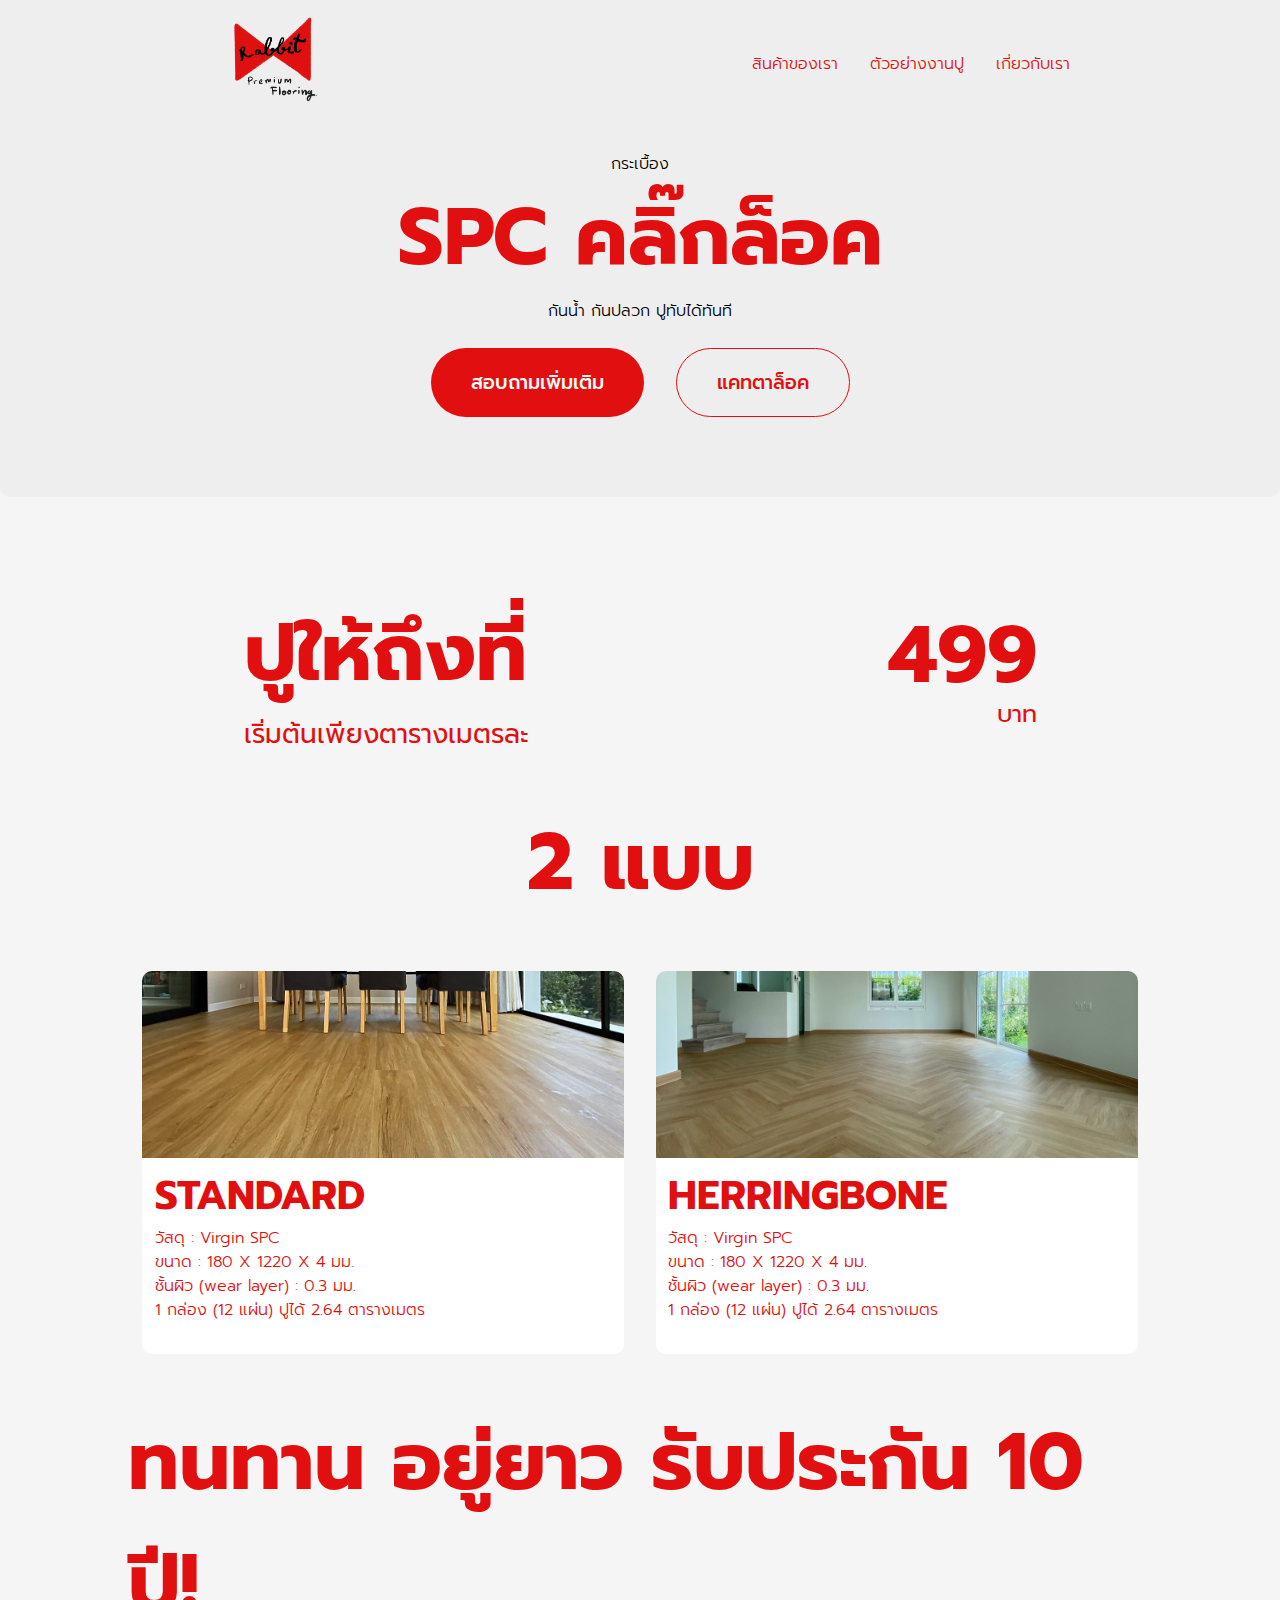
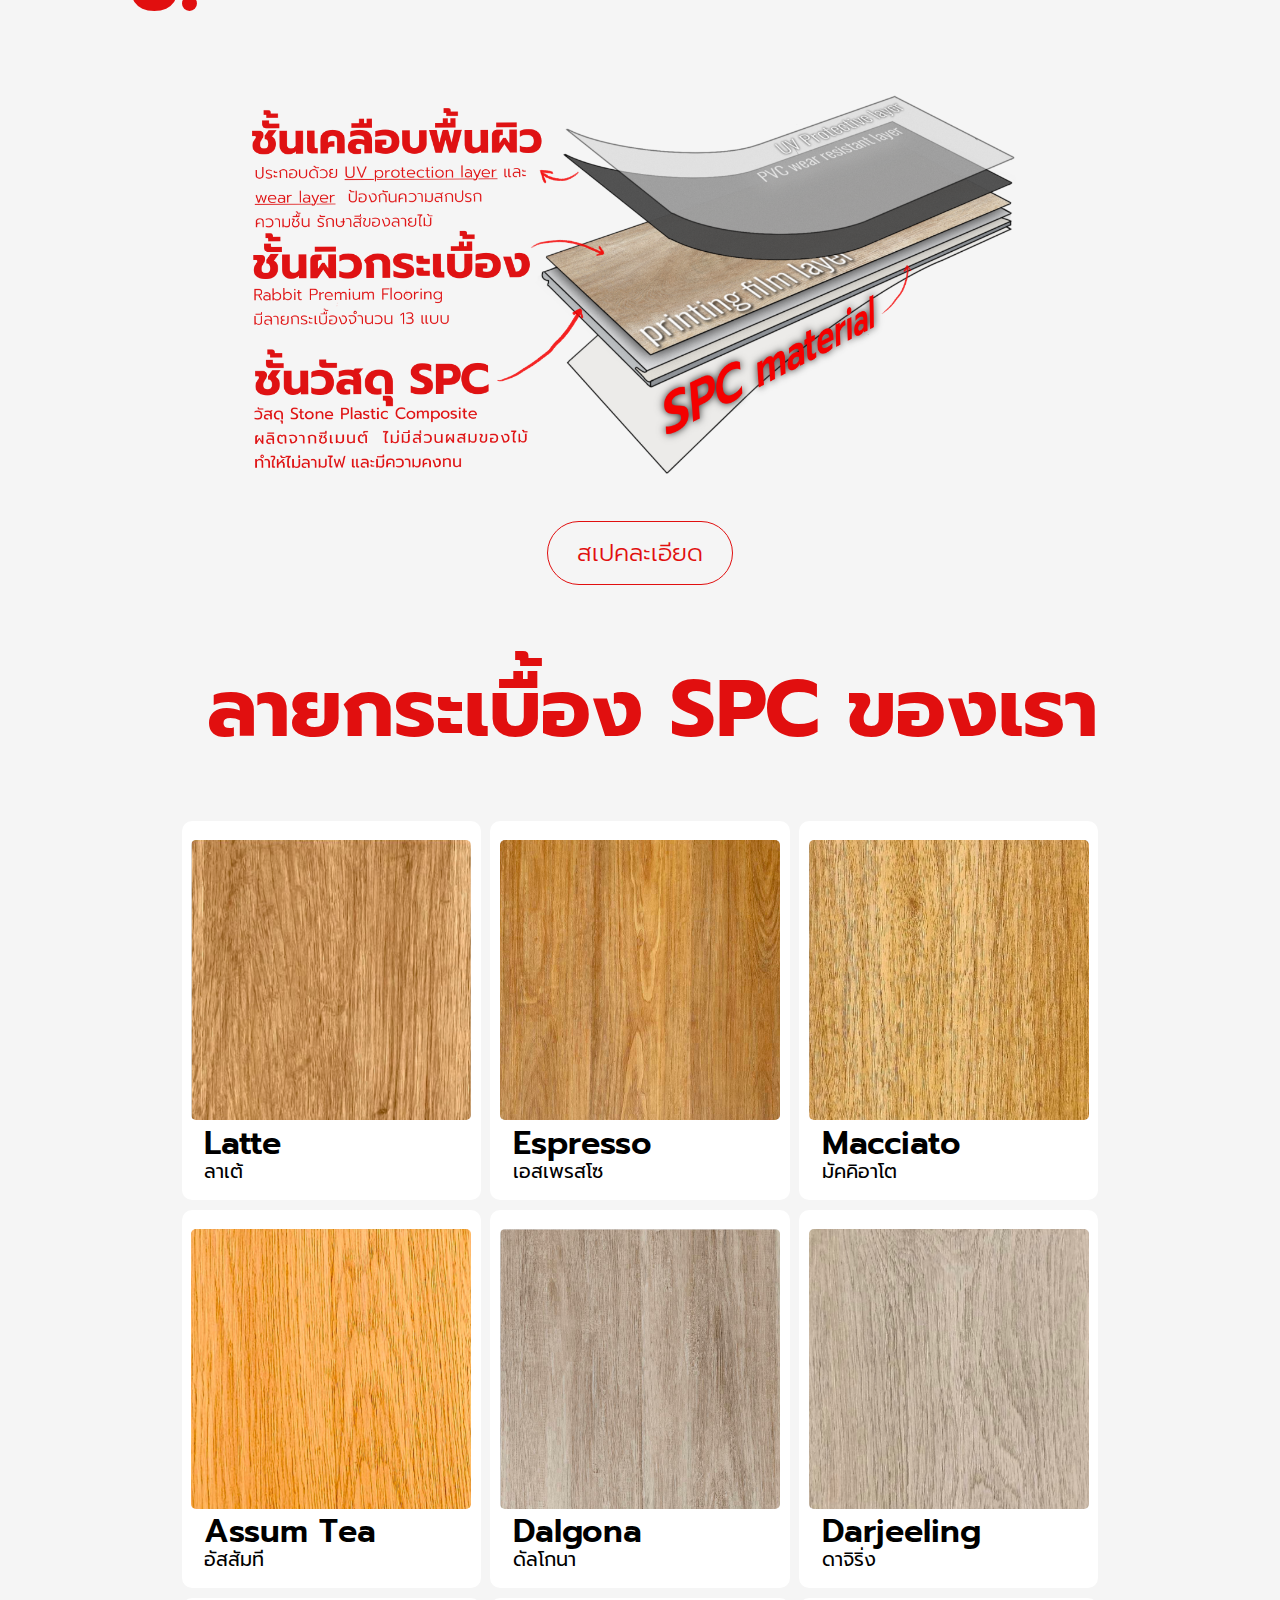
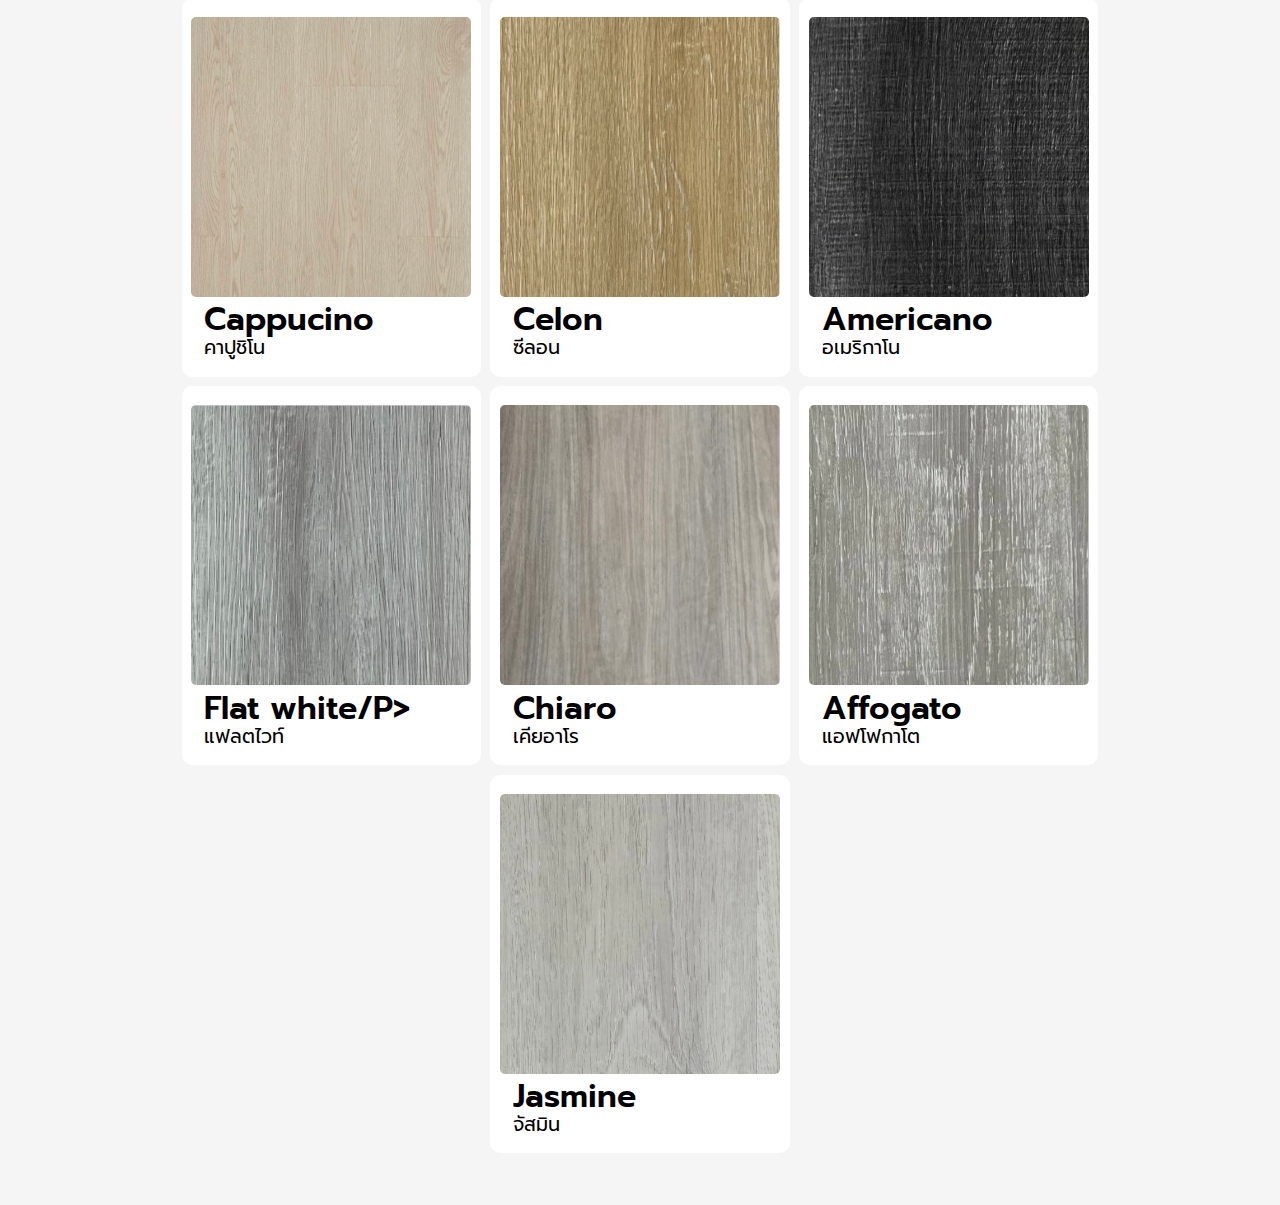
==== index.html @ 6795bec1 "index.html" ====
<!DOCTYPE html>
<html lang="en">
<head>
    <meta charset="UTF-8">
    <meta name="viewport" content="width=device-width, initial-scale=1.0">
    <title>SPC catalog</title>
    <link rel="stylesheet" href="styles.css">
    <link rel="stylesheet" href="mediaqueries.css">
    <link rel="stylesheet" href="/swiper-bundle.min.css">
</head>
<body>
    <nav id="desktop-nav">
        <div class="logo">
            <img src="./assets/rabbit logo.png" alt="rabbitlogo" class="profile--pic">
        </div>
        <div>
            <ul class="nav-links">
                <li class="nav--ourproducts"><a href="#ourproducts">สินค้าของเรา</a></li>
                <li class="nav--compares"><a href="#compares">ตัวอย่างงานปู</a></li>
                <li class="nav--aboutUs"><a href="#aboutUs">เกี่ยวกับเรา</a></li>
            </ul>
        </div>
        <!-- <div class="language--picker">
            <li><a href="#THlan" class="thai--language-pick">TH</a></li>
            <li><a href="#ENlan" class="en--language-pick">EN</a></li>
        </div> -->
        <div class="hamburger-menu">
            <div class="hamburger-icon" onclick="toggleMenu()">
                <span></span>
                <span></span>
                <span></span>
            </div>
            <div class="menu-links">
                <li><a href="#about" onclick="toggleMenu()">สินค้าของเรา</a></li>
                <li><a href="#exerience" onclick="toggleMenu()">ตัวอย่างงานปู</a></li>
                <li><a href="#projects" onclick="toggleMenu()">เกี่ยวกับเรา</a></li>
            </div>
        </div>
    </nav>

    
    <section id="Main-content">
        <p>กระเบื้อง</p>
        <h1 class="big-SPC">SPC คลิ๊กล็อค</h1>
        <p>กันน้ำ กันปลวก ปูทับได้ทันที</p>
        <div class="btn--Main-content">
            <button href="#lineADDlinks" class="btn--contact-links">สอบถามเพิ่มเติม</button>
            <button href="#OurProducts" class="btn--catalog--jump-links">แคทตาล็อค</button>
        </div>
    </section>
    <section id="PriceTag">
        <div class="content--PriceTag">
            <div class="Left--content--PriceTag">
                <h1 class="Poohai">ปูให้ถึงที่</h1>
                <p class="Start-At">เริ่มต้นเพียงตารางเมตรละ</p>
            </div>
            <div class="Right--content--PriceTag">
                <h1 class="price">499</h1>
                <h2 class="price-unit">บาท</h2>
            </div>
        </div>
    </section>
    <section id="Tile-types-Topic">
        <div class="Two-types">
            <h1>2 แบบ</h1>
        </div>
    </section>
    <section id="Tile-types-mobile">
       <div class="swiper mySwiper">
            <div class="swiper-wrapper">
                <!-- standard -->
                <div class="swiper-slide">
                    <div class="pic">
                        <img src="./asset/latte_room_pic_cropped" alt="" class="Room-pic">
                    </div>
                    <div class="details">
                        <p class="types-oftiles">STANDARD</p>
                        <p class="types-oftiles-detial">
                            วัสดุ : Virgin SPC <br>
                            ขนาด : 180 X 1220 X 4 มม. <br>
                            ชั้นผิว (wear layer) :  0.3 มม. <br>
                            1 กล่อง (12 แผ่น) ปูได้ 2.64 ตารางเมตร <br>
                        </p>
                    </div>
                </div>
                <div class="swiper-slide">
                    <div class="pic">
                        <img src="./assets/herringbone_room_pic_cropped.jpg" alt="" class="Room-pic">
                    </div>
                    <div class="details">
                        <p class="types-oftiles">HERRINGBONE</p>
                        <p class="types-oftiles-detial">
                            วัสดุ : Virgin SPC <br>
                            ขนาด : 180 X 1220 X 4 มม. <br>
                            ชั้นผิว (wear layer) :  0.3 มม. <br>
                            1 กล่อง (12 แผ่น) ปูได้ 2.64 ตารางเมตร <br>
                        </p>
                    </div>
                </div>
            </div>
            <div class="swiper-pagination"></div>
       </div>
    </section>

    <section id="Tile-types">
        <div class="swiper-desktop">
             <div class="swiper-wrapper-desktop">
                 <!-- standard -->
                 <div class="swiper-slide-desktop">
                     <div class="pic">
                         <img src="/assets/latte_room_pic_cropped.jpg" alt="" class="Room-pic">
                     </div>
                     <div class="details">
                         <p class="types-oftiles-desktop">STANDARD</p>
                         <p class="types-oftiles-detial-desktop">
                             วัสดุ : Virgin SPC <br>
                             ขนาด : 180 X 1220 X 4 มม. <br>
                             ชั้นผิว (wear layer) :  0.3 มม. <br>
                             1 กล่อง (12 แผ่น) ปูได้ 2.64 ตารางเมตร <br>
                         </p>
                     </div>
                 </div>
                 <div class="swiper-slide-desktop">
                     <div class="pic">
                         <img src="/assets/herringbone_room_pic_cropped.jpg" alt="" class="Room-pic">
                     </div>
                     <div class="details">
                         <p class="types-oftiles-desktop">HERRINGBONE</p>
                         <p class="types-oftiles-detial-desktop">
                             วัสดุ : Virgin SPC <br>
                             ขนาด : 180 X 1220 X 4 มม. <br>
                             ชั้นผิว (wear layer) :  0.3 มม. <br>
                             1 กล่อง (12 แผ่น) ปูได้ 2.64 ตารางเมตร <br>
                         </p>
                     </div>
                 </div>
             </div>

        </div>
     </section>
     <section id="Product-spec">
        <div class="Product-spec--Topic">
            <h1>ทนทาน อยู่ยาว รับประกัน 10 ปี!</h1>
        </div>
        <img src="./assets/SPC-spec-3d.png" alt="SpecofTile3d" class="SpecImg">
        <div class="Detail-spec--links">
            <button class="DownloadBtn" href="#">
                สเปคละเอียด
            </button>
        </div>
     </section>
     <section id="Product-catalog">
        <!-- navbar of product catalog -->
        <div class="Product-catalog--navbar">
            <h1 class="catalog-title">ลายกระเบื้อง SPC ของเรา </h1>

        </div>
        <!-- content of product catalog -->
        <div class="Product-catalog--gallery">
            <!-- DIVTILECARDS -->
            <div class="Tiles-card" id="TilesCard">
                <img src="./assets/Tiles/01Latte.png" alt="" class="Tiles_img">
                <div class="Tile-catalog--content">
                    <P class="Tile-catalog--name">Latte</P>
                    <p class="Tile-catalog--nameTH">ลาเต้</p>
                </div>
                <div class="Tile-CompareBtn">
                    <a href="./CompareSPC.html">
                        <button class="CompareBtn">
                            เปรียบเทียบ 
                        </button>
                    </a>
                </div>
            </div>
            <!-- DIVTILECARDS -->
            <div class="Tiles-card" id="TilesCard">
                <img src="./assets/Tiles/02Espresso.png" alt="" class="Tiles_img">
                <div class="Tile-catalog--content">
                    <P class="Tile-catalog--name">Espresso</P>
                    <p class="Tile-catalog--nameTH">เอสเพรสโซ</p>
                </div>
                <div class="Tile-CompareBtn">
                    <a href="./CompareSPC.html">
                        <button class="CompareBtn">
                            เปรียบเทียบ 
                        </button>
                    </a>
                </div>
            </div>
            <!-- DIVTILECARDS -->
            <div class="Tiles-card" id="TilesCard">
                <img src="./assets/Tiles/03Macciato.png" alt="" class="Tiles_img">
                <div class="Tile-catalog--content">
                    <P class="Tile-catalog--name">Macciato</P>
                    <p class="Tile-catalog--nameTH">มัคคิอาโต</p>
                </div>
                <div class="Tile-CompareBtn">
                    <a href="./CompareSPC.html">
                        <button class="CompareBtn">
                            เปรียบเทียบ 
                        </button>
                    </a>
                </div>
            </div>
            <!-- DIVTILECARDS -->
            <div class="Tiles-card" id="TilesCard">
                <img src="./assets/Tiles/04Assumtea.png" alt="" class="Tiles_img">
                <div class="Tile-catalog--content">
                    <P class="Tile-catalog--name">Assum Tea</P>
                    <p class="Tile-catalog--nameTH">อัสสัมที</p>
                </div>
                <div class="Tile-CompareBtn">
                    <a href="./CompareSPC.html">
                        <button class="CompareBtn">
                            เปรียบเทียบ 
                        </button>
                    </a>
                </div>
            </div>  
            <!-- DIVTILECARDS -->
            <div class="Tiles-card" id="TilesCard">
                <img src="./assets/Tiles/05Dalgona.png" alt="" class="Tiles_img">
                <div class="Tile-catalog--content">
                    <P class="Tile-catalog--name">Dalgona</P>
                    <p class="Tile-catalog--nameTH">ดัลโกนา</p>
                </div>
                <div class="Tile-CompareBtn">
                    <a href="./CompareSPC.html">
                        <button class="CompareBtn">
                            เปรียบเทียบ 
                        </button>
                    </a>
                </div>
            </div>
            <!-- DIVTILECARDS -->
            <div class="Tiles-card" id="TilesCard">
                <img src="./assets/Tiles/06Darjeeling.png" alt="" class="Tiles_img">
                <div class="Tile-catalog--content">
                    <P class="Tile-catalog--name">Darjeeling</P>
                    <p class="Tile-catalog--nameTH">ดาจิริ่ง</p>
                </div>
                <div class="Tile-CompareBtn">
                    <a href="./CompareSPC.html">
                        <button class="CompareBtn">
                            เปรียบเทียบ 
                        </button>
                    </a>
                </div>
            </div>
            <!-- DIVTILECARDS -->
            <div class="Tiles-card" id="TilesCard">
                <img src="./assets/Tiles/07Cappuccino.png" alt="" class="Tiles_img">
                <div class="Tile-catalog--content">
                    <P class="Tile-catalog--name">Cappucino</P>
                    <p class="Tile-catalog--nameTH">คาปูชิโน</p>
                </div>
                <div class="Tile-CompareBtn">
                    <a href="./CompareSPC.html">
                        <button class="CompareBtn">
                            เปรียบเทียบ 
                        </button>
                    </a>
                </div>
            </div> 
            <!-- DIVTILECARDS -->
            <div class="Tiles-card" id="TilesCard">
                <img src="./assets/Tiles/08Celon.png" alt="" class="Tiles_img">
                <div class="Tile-catalog--content">
                    <P class="Tile-catalog--name">Celon</P>
                    <p class="Tile-catalog--nameTH">ซีลอน</p>
                </div>
                <div class="Tile-CompareBtn">
                    <a href="./CompareSPC.html">
                        <button class="CompareBtn">
                            เปรียบเทียบ 
                        </button>
                    </a>
                </div>
            </div> 
            <!-- DIVTILECARDS -->
            <div class="Tiles-card" id="TilesCard">
                <img src="./assets/Tiles/09Americano.png" alt="" class="Tiles_img">
                <div class="Tile-catalog--content">
                    <P class="Tile-catalog--name">Americano</P>
                    <p class="Tile-catalog--nameTH">อเมริกาโน</p>
                </div>
                <div class="Tile-CompareBtn">
                    <a href="./CompareSPC.html">
                        <button class="CompareBtn">
                            เปรียบเทียบ 
                        </button>
                    </a>
                </div>
            </div>
            <!-- DIVTILECARDS -->
            <div class="Tiles-card" id="TilesCard">
                <img src="./assets/Tiles/10FlatWhite.png" alt="" class="Tiles_img">
                <div class="Tile-catalog--content">
                    <P class="Tile-catalog--name">Flat white/P>
                    <p class="Tile-catalog--nameTH">แฟลตไวท์</p>
                </div>
                <div class="Tile-CompareBtn">
                    <a href="./CompareSPC.html">
                        <button class="CompareBtn">
                            เปรียบเทียบ 
                        </button>
                    </a>
                </div>
            </div>
            <!-- DIVTILECARDS -->
            <div class="Tiles-card" id="TilesCard">
                <img src="./assets/Tiles/11Chiaro.png" alt="" class="Tiles_img">
                <div class="Tile-catalog--content">
                    <P class="Tile-catalog--name">Chiaro</P>
                    <p class="Tile-catalog--nameTH">เคียอาโร</p>
                </div>
                <div class="Tile-CompareBtn">
                    <a href="./CompareSPC.html">
                        <button class="CompareBtn">
                            เปรียบเทียบ 
                        </button>
                    </a>
                </div>
            </div>
            <!-- DIVTILECARDS -->
            <div class="Tiles-card" id="TilesCard">
                <img src="./assets/Tiles/12Affogato.png" alt="" class="Tiles_img">
                <div class="Tile-catalog--content">
                    <P class="Tile-catalog--name">Affogato</P>
                    <p class="Tile-catalog--nameTH">แอฟโฟกาโต</p>
                </div>
                <div class="Tile-CompareBtn">
                    <a href="./CompareSPC.html">
                        <button class="CompareBtn">
                            เปรียบเทียบ 
                        </button>
                    </a>
                </div>
            </div>
            <!-- DIVTILECARDS -->
            <div class="Tiles-card" id="TilesCard">
                <img src="./assets/Tiles/13Jasmine.png" alt="" class="Tiles_img">
                <div class="Tile-catalog--content">
                    <P class="Tile-catalog--name">Jasmine</P>
                    <p class="Tile-catalog--nameTH">จัสมิน</p>
                </div>
                <div class="Tile-CompareBtn">
                    <a href="./CompareSPC.html">
                        <button class="CompareBtn">
                            เปรียบเทียบ 
                        </button>
                    </a>
                </div>
            </div>                 
        </div>
     </section>
    <!-- swiper JS -->
    <script src="swiper-bundle.min.js"></script>
    <script src="script.js"></script>
</body>
</html>
---- styles.css ----
/* general */
@import url('https://fonts.googleapis.com/css2?family=Prompt:ital,wght@0,100;0,200;0,300;0,400;0,500;0,600;0,700;0,800;0,900;1,100;1,200;1,300;1,400;1,500;1,600;1,700;1,800;1,900&display=swap');

*{
    margin: 0;
    padding: 0;
    /* overflow-x: hidden; */
}

*::after,
*::before {
    box-sizing: border-box;
}

body, button, input, textarea {
    font-family: "Prompt", sans-serif;
    font-weight: 300;
    font-style: normal;
    background-color: whitesmoke;
}

html {
    scroll-behavior: smooth;
}


/* desktop nav */
.hamburger-menu {
    display: none;
}
#desktop-nav {
    display: flex;
    justify-content: space-around;
    align-items: center;
    height: 5rem;
    background-color: #eeeeee;
    padding-top: 1.5rem;
}

.nav-links {
    display: flex;
    list-style: none;
    color: black;
    font-weight: 300;
    gap: 2rem;
    font-size: 1.0rem;
    
}

.nav-links a {
    color: rgb(225, 15, 15);
    text-decoration: none;
    transition: ease-in-out 300ms;
    position: relative;
    width: fit-content;
}

.nav-links a:hover {
    color: rgb(0, 0, 0);
    text-decoration: none;

}

.nav-links a::after {
    content: "";
    width: 0%;
    height: 1.5px;
    background-color: rgb(225, 15,15);
    position: absolute;
    bottom: -4px;
    left: 0;
    transition: width 300ms;
}

.nav-links a:hover::after {
    content: "";
    width: 100%;
    height: 1.5px;
    background-color: rgb(0, 0, 0);
    position: absolute;
    bottom: -4px;
    left: 0;
}

.logo {
   max-width: 120px;
}

.profile--pic {
    max-width: 80%;
    align-self: center;
    padding: 1rem;
}


/* content */
header {
    position: fixed;
    width: 100%;

}
#Main-content {
    display: flex;
    flex-direction: column;
    align-items: center;
    margin: 0 auto 6rem auto ;
    padding-top: 3rem;
    padding-bottom: 5rem;
    gap: 1px;
    background-color: #eeeeee;
    border-bottom-left-radius: 10px;
    border-bottom-right-radius: 10px;

}

h1 {
    font-size: 5rem;
    color: rgb(225, 15,15);
 
}

.big-SPC {
    text-align: center;
}

.btn--Main-content {
  display: flex;
  gap: 2rem;
  justify-content: center;
  margin-top: 1.5rem;
}

.btn--contact-links {
    font-weight: 500;
    font-size: 1.2rem;
    padding: 1.2rem 2.5rem;
    border: none;
    border-radius: 5rem;
    color: white;
    background-color: rgb(225, 15,15);
    transition: ease-in-out 300ms; 
}

.btn--contact-links:hover {
    font-weight: 500;
    font-size: 1.2rem;
    padding: 1.2rem 2.5rem;
    border: 1.5px solid rgb(225, 15,15);
    border-radius: 5rem;
    color: rgb(225, 15,15);
    background-color: rgb(225, 225, 225);
    cursor: pointer;

}

.btn--catalog--jump-links {
    font-weight: 500;
    font-size: 1.2rem;
    padding: 1.2rem 2.5rem;
    border: 1.5px solid rgb(225, 15,15);
    border-radius: 5rem;
    color: rgb(225, 15,15);
    background-color: #eeeeee;
    transition: ease-in-out 300ms ; 

}

.btn--catalog--jump-links:hover {
    cursor: pointer;
    
}

/* priceTag section */
#PriceTag {
   
    margin: 5rem 5vw 3rem 5vw;

}

.Left--content--PriceTag {
    display: flex;
    flex-direction: column;
    color: rgb(225, 15,15);
}

.Start-At {
    font-weight: 400;
    align-self: center;
    font-size: 1.65rem;
}

.Right--content--PriceTag {
    display: flex;
    flex-direction: column;
    gap: 0;
    color: rgb(225, 15, 15);
    align-self: center;
}

.price {
    justify-self: flex-end;
    line-height: 100%;
}

.price-unit {
    align-self: flex-end;
    font-weight: 400;
}

.content--PriceTag {
    display: flex;
    justify-content: space-around;

}


/* tile-types */
#Tile-types-mobile {
    display: none;
}

#Tile-types {
    margin: 3rem auto;

    padding: 0 2rem;
}

.swiper-desktop {
    display: flex;
    justify-content: center;

}

.swiper-wrapper-desktop {
    display: flex;
    gap: 2rem;
    
}

.swiper-slide-desktop {
    display: flex;
    flex-direction: column;
    max-width: 482px;
    background-color: white;
    border-radius: 10px;
    padding-bottom: 1.2rem;
}

.types-oftiles-desktop {
    font-size: 2.5rem;
    font-weight: 700;
    padding-left: 0.8rem;
    color: rgb(225, 15,15);
}

.types-oftiles-detial-desktop {
    font-size: 1rem;
    font-weight: 300;
    padding-left: 0.8rem;
    padding-bottom: 0.8rem;
    color: rgb(225, 15,15);
}
.Room-pic {
    width: 100%;
    height: 187px;
    border-top-left-radius: 10px;
    border-top-right-radius: 10px;
}

#Tile-types-Topic {
    display: flex;
    justify-content: center;
}

.Two-types {
    margin: 0 auto;
}

#Product-catalog {
    max-width: 80vw;
    display: flex;
    flex-direction: column;
    align-items: center;
    margin: 2rem auto;

}
/* Product Spec */
#Product-spec {
    display: flex;
    margin: 1.5rem auto;
    flex-direction: column;
    align-items: center;
    width: 80vw;
}
.Product-spec--Topic {
    margin-bottom: 1.2rem;
}
.SpecImg {
    width: 80%;
}

.DownloadBtn {
    border: 1px solid rgb(225, 15,15);
    background-color: whitesmoke;
    padding: 0.8rem 1.8rem;
    font-size: 1.5rem;
    border-radius: 50px;
    color:rgb(225, 15,15);
    cursor: pointer;
    transition: all 200ms ease;
}

.DownloadBtn:hover {
    font-size: 1.8rem;

}

/* Product catalog */
.Product-catalog--navbar {
    background-color: whitesmoke;
    width: 100%;
    margin-bottom: 2rem;
}
.catalog-title {
    margin: 2rem 0 0 1.5rem;
    text-align: center;
}
.compare-btn-box {
    margin-left: 1rem;
    margin-bottom: 1.5rem;
}


.Product-catalog--gallery {
    display: flex;
    flex-direction: row;
    flex-wrap: wrap;
    gap: 0.6rem;
    margin: 1.2rem auto;
    justify-content: center;
    transition: all 300ms ease-in-out;
    
}

.Tiles-card {
    border: none;
    border-radius: 10px;
    display: flex;
    flex-direction: column;
    padding: 1.2rem 0.6rem 0.9rem 0.6rem;
    background-color: white;
    align-self: baseline;
    transition: all 200ms ease;
    
}

.Tiles-card:hover {
    transform: scale(1.005);
}

.Tiles_img {
    border-radius: 5px;
    max-width: 280px;
    align-self: center;
}

.Tile-catalog--content {
    display: flex;
    flex-direction: column;
    gap: 1px;
}

.Tile-catalog--name {
    font-size: 2rem;
    font-weight: 600;
    margin-left: 0.8rem;
    line-height: 75%;
    margin-top: 0.7rem;
}
.Tile-catalog--nameTH {
    font-size: 1.2rem;
    font-weight: 400;
    margin-left: 0.8rem;
}

.Tile-CompareBtn {
    display: none;
}

.Tiles-card.Active .Tile-CompareBtn {
    display: flex;
    margin: 0.6rem auto;
}

.Tiles-card.Active {

    transform: scale(1.05);
    box-shadow: 3px -13px 81px -21px rgba(0,0,0,0.4);
}

.CompareBtn {
    border: 1px solid rgb(225, 15,15);
    border-radius: 30px;
    padding: 0.5rem 2.3rem;
    font-size: 0.9rem;
    font-weight: 400;
    color: rgb(225, 15,15);
    background-color: white;
    cursor: pointer;
    transition: all 200ms cubic-bezier(0.075, 0.82, 0.165, 1);

}

.CompareBtn:hover {
    color: white;
    background-color: rgb(225, 15,15);
}


@media screen and (max-width: 820px) {
    .nav-links {
        display: none;
    }
    
    .hamburger-menu {
        position: relative;
        display: inline-block;
    }
    .hamburger-icon {
        display: flex;
        flex-direction: column;
        justify-content: space-between;
        height: 24px;
        width: 30px;
        cursor: pointer;
    }
    
    .hamburger-icon span {
        width: 100%;
        height: 2px;
        background-color: rgb(225, 15,15);
        transition: all 0.3 ease-in-out;
    }
    
    .menu-links {
        position: absolute;
        top: 100%;
        right: 0%;
        background-color: white;
        width: 400%;
        max-height: 0;
        overflow: hidden;
        transition: all 0.3 ease-in-out;
    }


    
    .menu-links a {
        display: block;
        padding: 10px;
        text-align: left;
        font-size: 1rem;
        color: rgb(225, 15, 15);
        text-decoration: none;
        transition: all 0.3 ease-in-out;
    }
    
    .menu-links li {
        list-style: none;
    }
    
    .menu-links.open {
        max-height: 300px;
    }
    
    .hamburger-icon.open span:first-child {
        transform: rotate(45deg) translate(10px, 5px);
    }
    
    .hamburger-icon.open span:nth-child(2) {
       opacity: 0;
    }
    .hamburger-icon.open span:last-child {
        transform: rotate(-45deg) translate(10px, -5px);
    }
    
    .hamburger-icon span:first-child {
        transform: none;
        
    }
    .hamburger-icon span:first-child {
       opacity: none;
    
    }
    .hamburger-icon span:first-child {
        transform: none;
    
    } 

    #Tile-types {
        display: none;
    }
    #Tile-types-mobile {
        display: flex;
        margin: 1.5rem auto;
        max-width: 482px;
        padding: 0rem 2rem;
    }
    
    .swiper {
        display: flex;
        justify-content: center;
        border-radius: 15px;
  
    }
    
    .swiper-wrapper {
        display: flex;

        
    }
    
    .swiper-slide {
        display: flex;
        flex-direction: column;
        max-width: auto;
        background-color: #eeeeee;
        padding-bottom: 1.2rem;
  

    }
    
    .details .types-oftiles {
        color: rgb(225, 15,15);
        font-size: 2.5rem;
        font-weight: 700;
        padding-left: 0.8rem;

    
    }
    
    .details .types-oftiles-detial {
        font-size: 1rem;
        font-weight: 300;
        padding-left: 0.8rem;
        padding-bottom: 0.8rem;
        color: rgb(225, 15,15);
    }
    .Room-pic {
        width: 100%;
        height: 187px;
        border-top-left-radius: 10px;
        border-top-right-radius: 10px;
    }




@media screen and (max-width: 520px) {
    .logo {
        max-width: 110px;
     }
    .big-SPC {
        font-size: 4rem;
    }

    .btn--contact-links {
        font-weight: 500;
        font-size: 1.18rem;
        padding: 0.9rem 1.5rem;
    }

    .btn--catalog--jump-links {
        font-weight: 500;
        font-size: 1.18rem;
        padding: 0.9rem 1.5rem;
    }
}

@media screen and (max-width: 400px) {
    .logo {
        max-width: 100px;
     }
    .big-SPC {
        font-size: 3.2rem;
    }

    .btn--contact-links {
        font-weight: 500;
        font-size: 1.05rem;
        padding: 0.6rem 1.0rem;
    }

    .btn--catalog--jump-links {
        font-weight: 500;
        font-size: 1.05rem;
        padding: 0.6rem 1.0rem;
    }

}

}
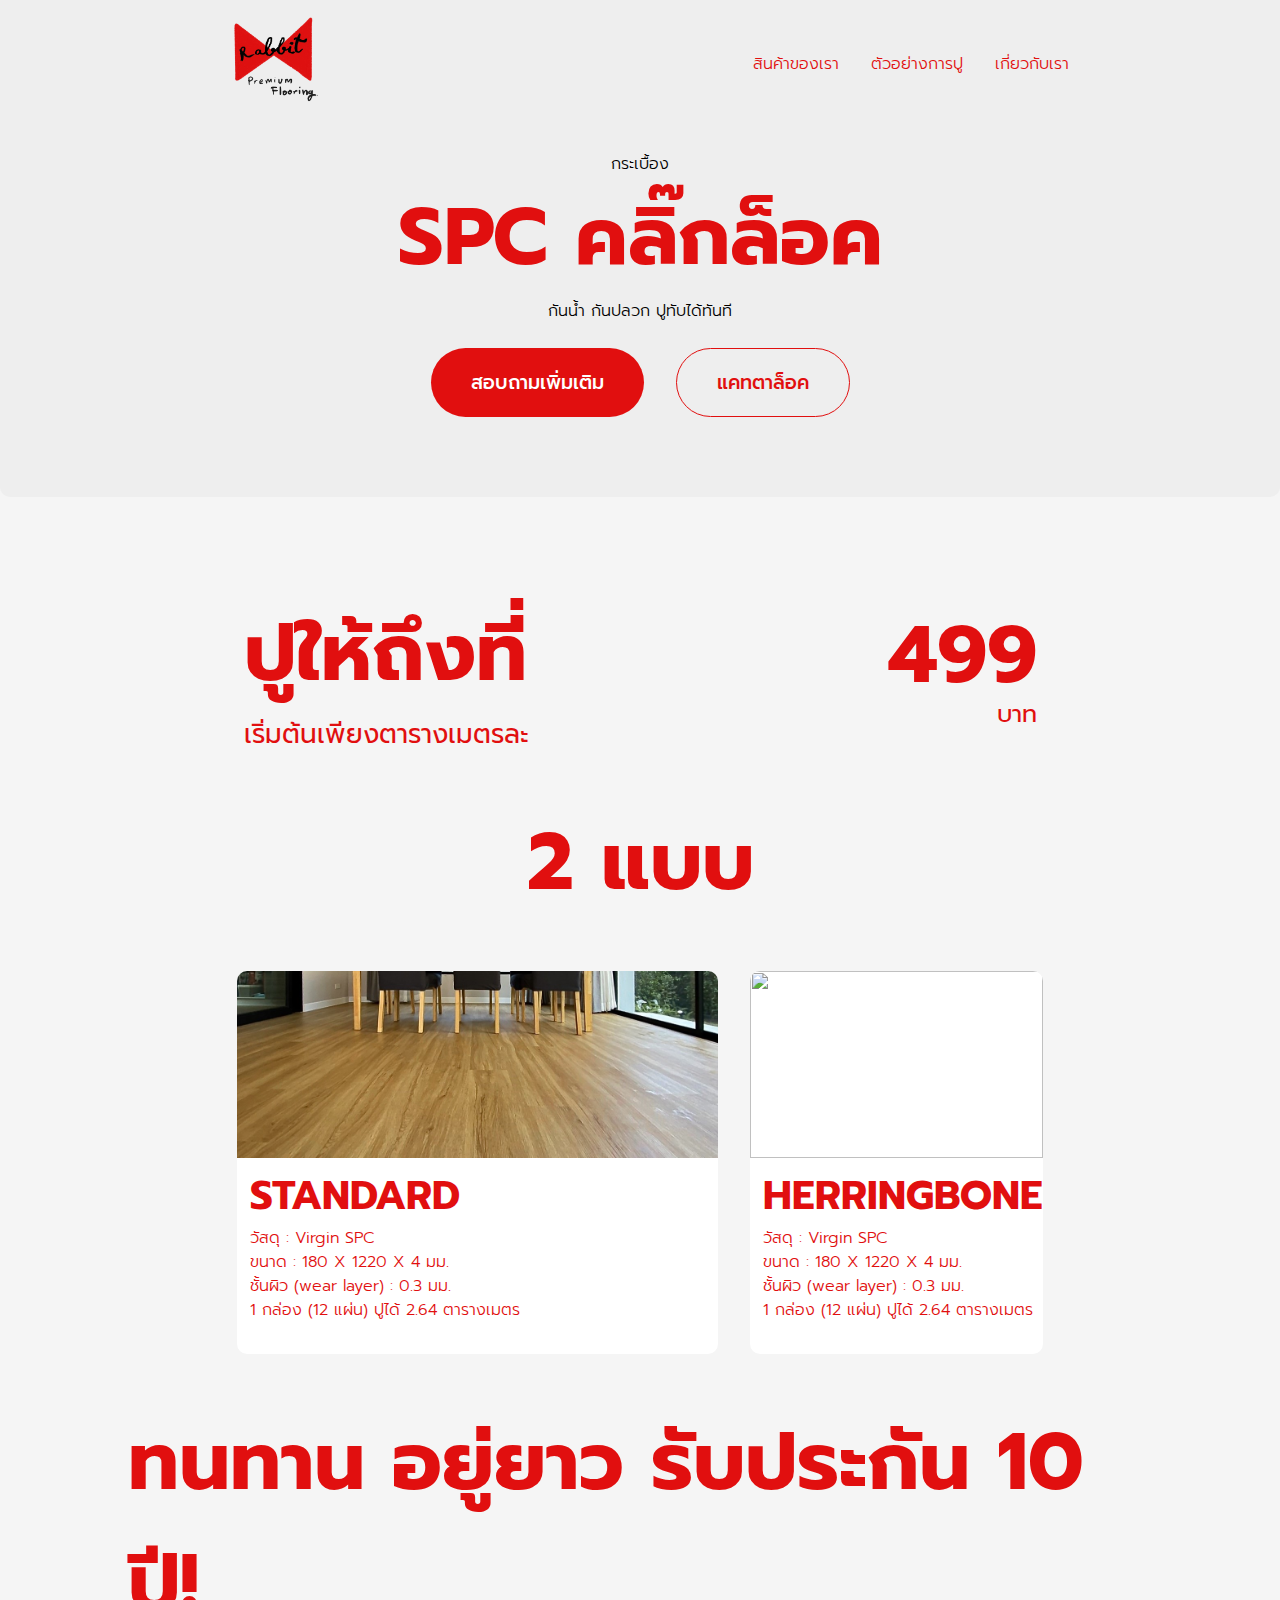
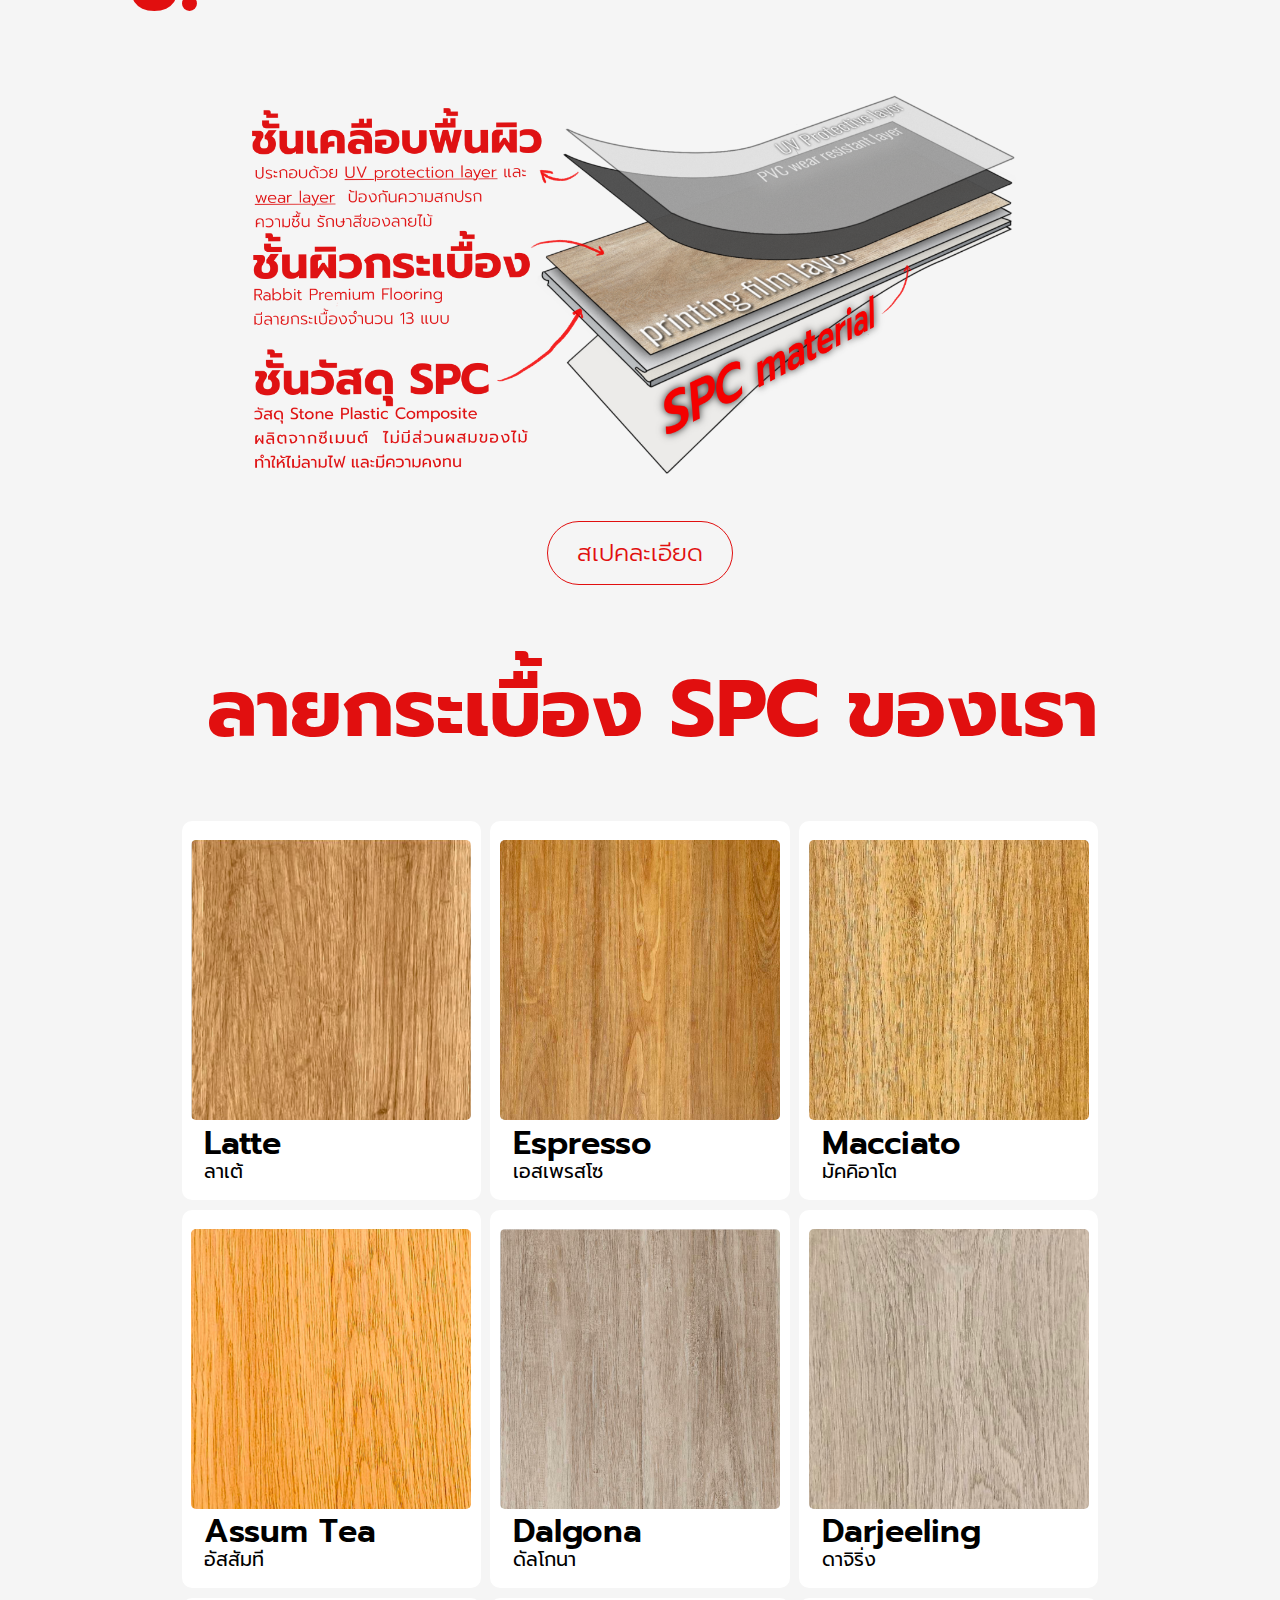
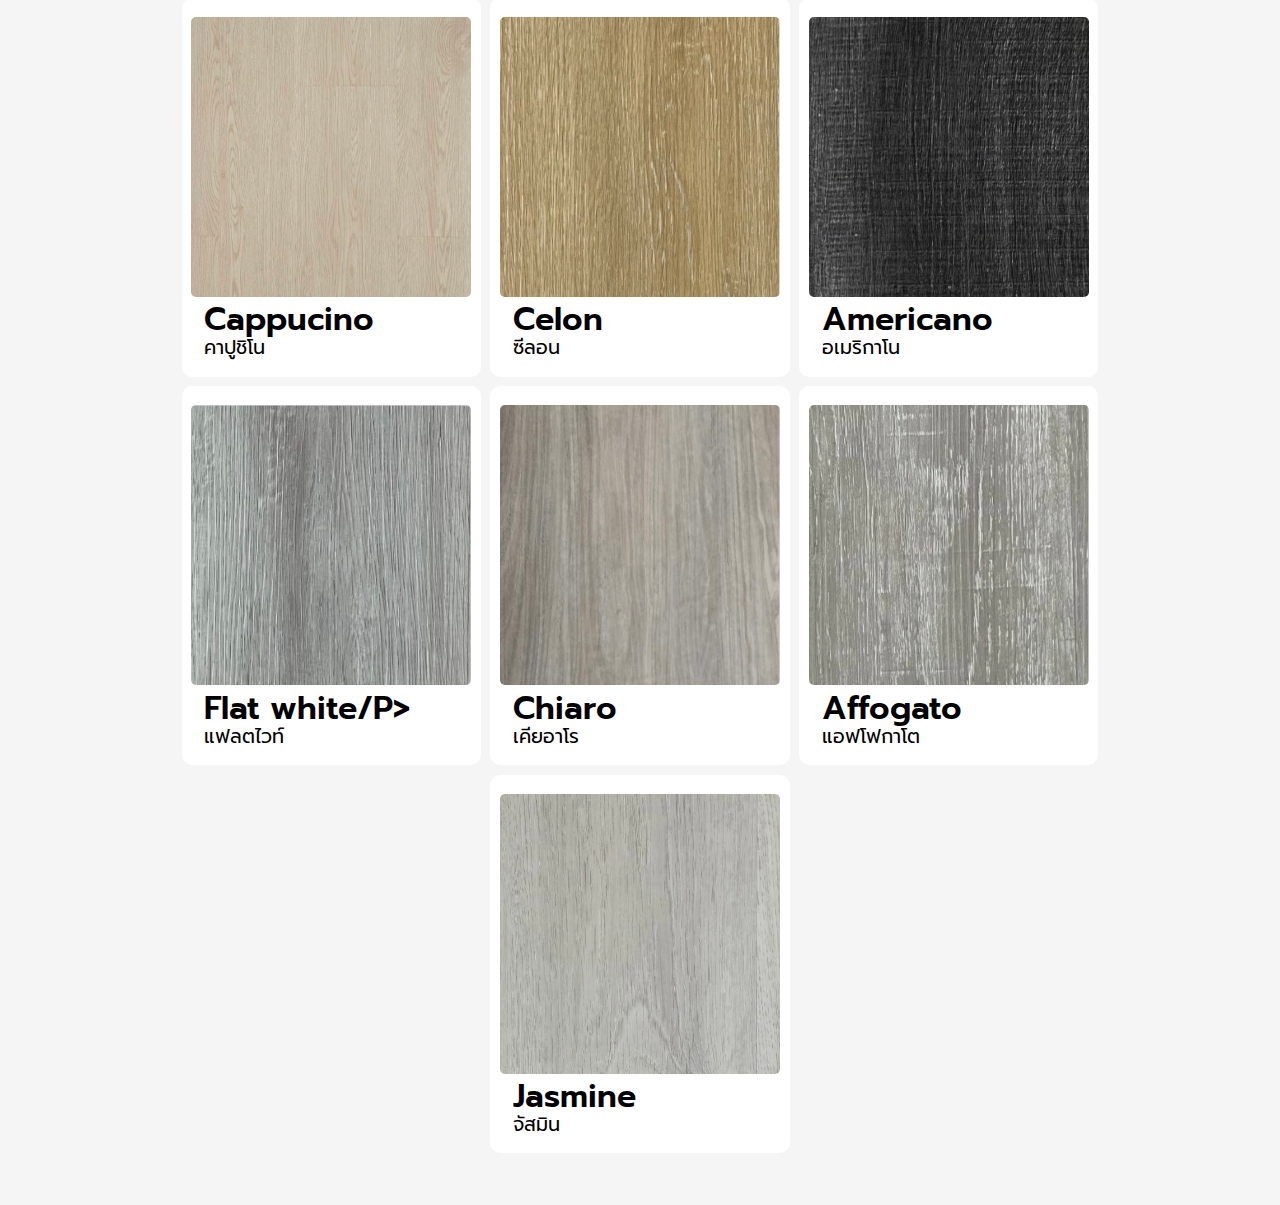
==== commit 2f9bd4c1: "Add files via upload" ====
--- a/index.html
+++ b/index.html
@@ -16,7 +16,7 @@
         <div>
             <ul class="nav-links">
                 <li class="nav--ourproducts"><a href="#ourproducts">สินค้าของเรา</a></li>
-                <li class="nav--compares"><a href="#compares">ตัวอย่างงานปู</a></li>
+                <li class="nav--compares"><a href="#compares">ตัวอย่างการปู</a></li>
                 <li class="nav--aboutUs"><a href="#aboutUs">เกี่ยวกับเรา</a></li>
             </ul>
         </div>
@@ -32,7 +32,7 @@
             </div>
             <div class="menu-links">
                 <li><a href="#about" onclick="toggleMenu()">สินค้าของเรา</a></li>
-                <li><a href="#exerience" onclick="toggleMenu()">ตัวอย่างงานปู</a></li>
+                <li><a href="#exerience" onclick="toggleMenu()">ตัวอย่างการปู</a></li>
                 <li><a href="#projects" onclick="toggleMenu()">เกี่ยวกับเรา</a></li>
             </div>
         </div>
@@ -71,7 +71,7 @@
                 <!-- standard -->
                 <div class="swiper-slide">
                     <div class="pic">
-                        <img src="./asset/latte_room_pic_cropped" alt="" class="Room-pic">
+                        <img src="/assets/latte_room_pic_cropped.jpg" alt="" class="Room-pic">
                     </div>
                     <div class="details">
                         <p class="types-oftiles">STANDARD</p>
@@ -85,7 +85,7 @@
                 </div>
                 <div class="swiper-slide">
                     <div class="pic">
-                        <img src="./assets/herringbone_room_pic_cropped.jpg" alt="" class="Room-pic">
+                        <img src="/assets/herringbone_room_pic_cropped.jpg" alt="" class="Room-pic">
                     </div>
                     <div class="details">
                         <p class="types-oftiles">HERRINGBONE</p>
@@ -108,7 +108,7 @@
                  <!-- standard -->
                  <div class="swiper-slide-desktop">
                      <div class="pic">
-                         <img src="/assets/latte_room_pic_cropped.jpg" alt="" class="Room-pic">
+                         <img src="/assets/Standard-cropped.jpg" alt="" class="Room-pic">
                      </div>
                      <div class="details">
                          <p class="types-oftiles-desktop">STANDARD</p>
@@ -122,7 +122,7 @@
                  </div>
                  <div class="swiper-slide-desktop">
                      <div class="pic">
-                         <img src="/assets/herringbone_room_pic_cropped.jpg" alt="" class="Room-pic">
+                         <img src="/assets/Herringbone-cropped.jpg" alt="" class="Room-pic">
                      </div>
                      <div class="details">
                          <p class="types-oftiles-desktop">HERRINGBONE</p>
@@ -358,4 +358,4 @@
     <script src="swiper-bundle.min.js"></script>
     <script src="script.js"></script>
 </body>
-</html>
+</html>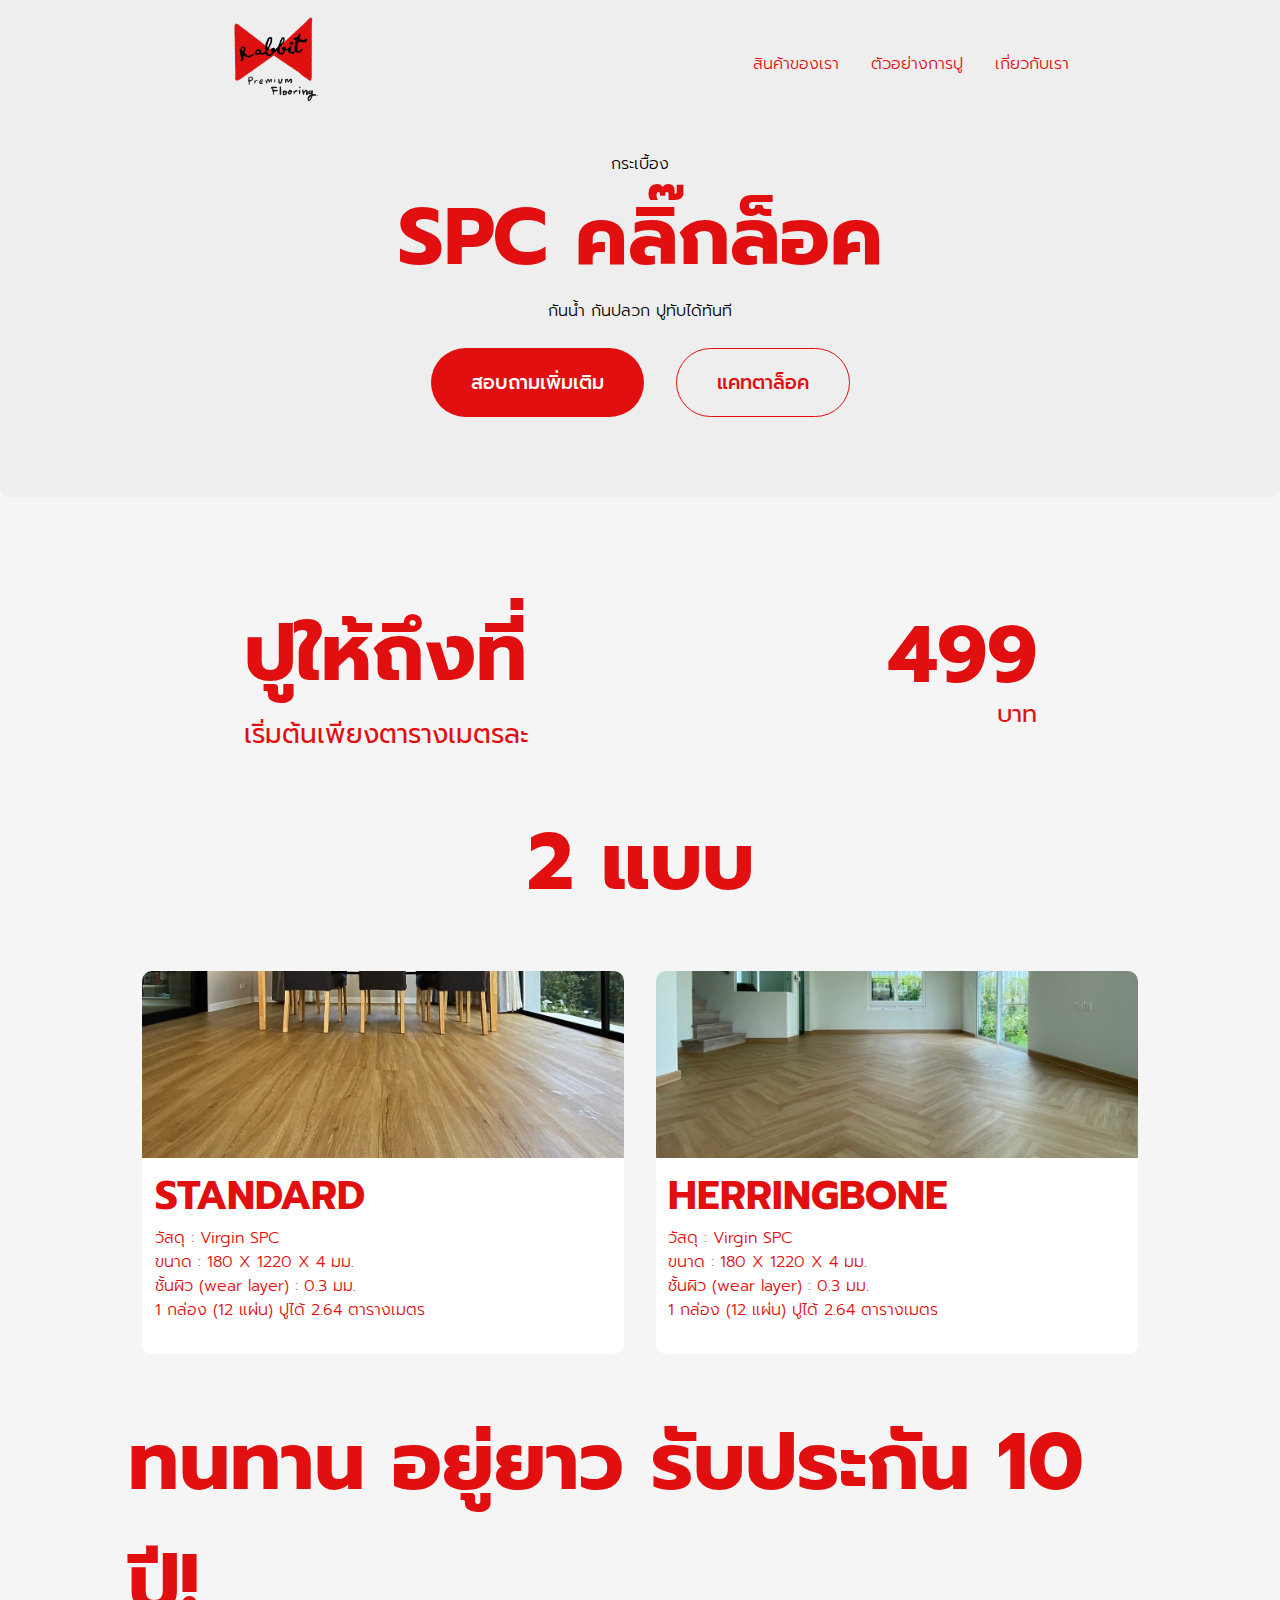
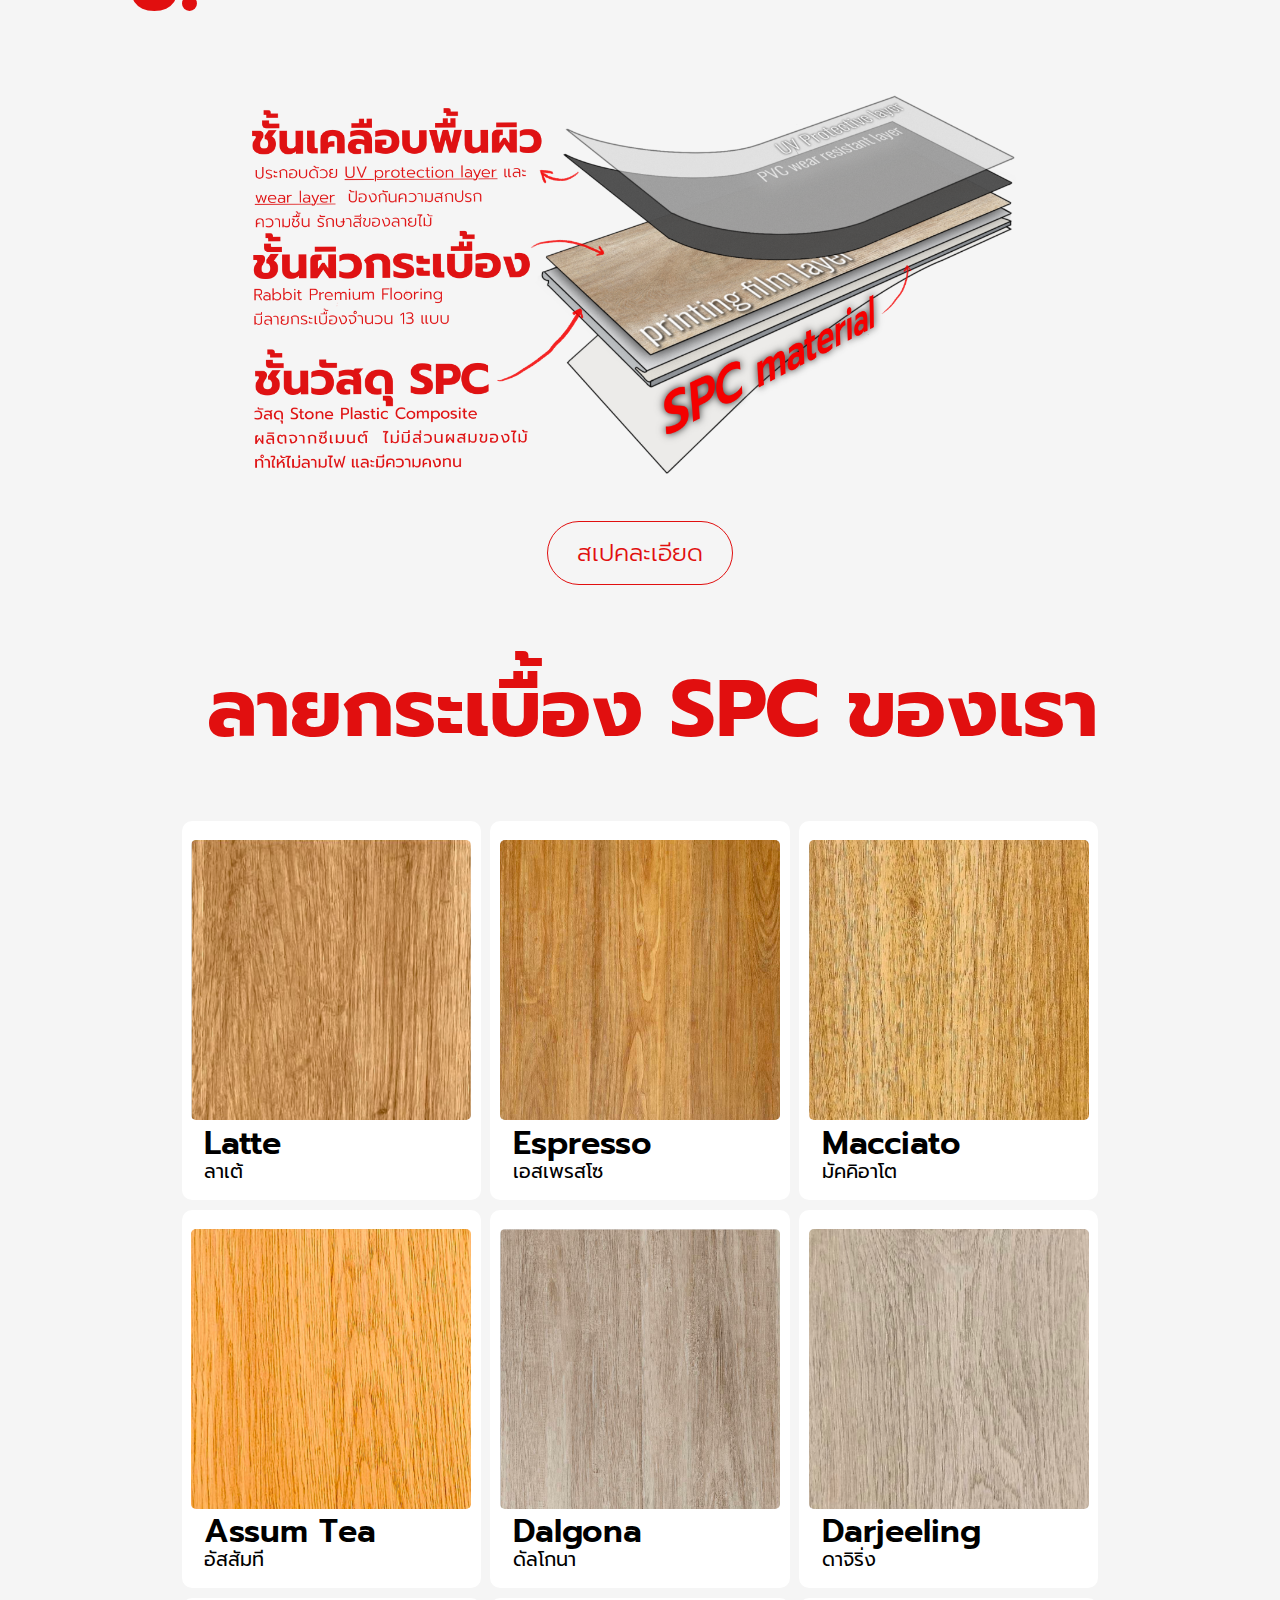
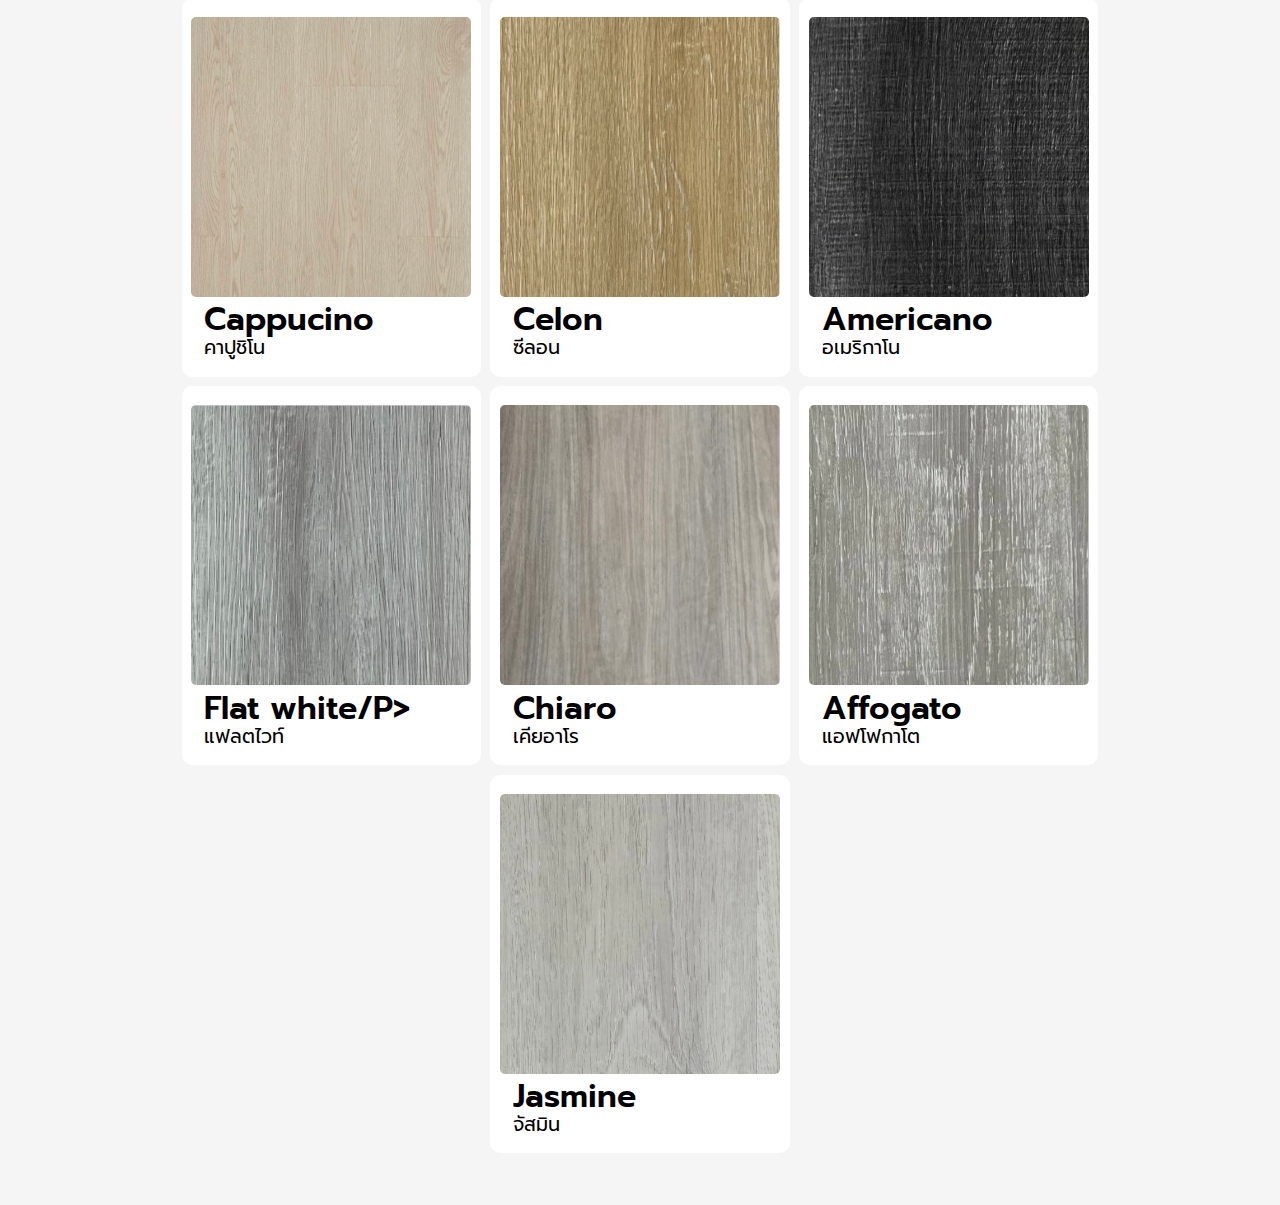
==== commit ec22b6ac: "index.html" ====
--- a/index.html
+++ b/index.html
@@ -6,7 +6,7 @@
     <title>SPC catalog</title>
     <link rel="stylesheet" href="styles.css">
     <link rel="stylesheet" href="mediaqueries.css">
-    <link rel="stylesheet" href="/swiper-bundle.min.css">
+    <link rel="stylesheet" href="swiper-bundle.min.css">
 </head>
 <body>
     <nav id="desktop-nav">
@@ -71,7 +71,7 @@
                 <!-- standard -->
                 <div class="swiper-slide">
                     <div class="pic">
-                        <img src="/assets/latte_room_pic_cropped.jpg" alt="" class="Room-pic">
+                        <img src="./Standard-cropped.jpg" alt="" class="Room-pic">
                     </div>
                     <div class="details">
                         <p class="types-oftiles">STANDARD</p>
@@ -85,7 +85,7 @@
                 </div>
                 <div class="swiper-slide">
                     <div class="pic">
-                        <img src="/assets/herringbone_room_pic_cropped.jpg" alt="" class="Room-pic">
+                        <img src="./Herringbone-cropped.jpg" alt="" class="Room-pic">
                     </div>
                     <div class="details">
                         <p class="types-oftiles">HERRINGBONE</p>
@@ -358,4 +358,4 @@
     <script src="swiper-bundle.min.js"></script>
     <script src="script.js"></script>
 </body>
-</html>+</html>
